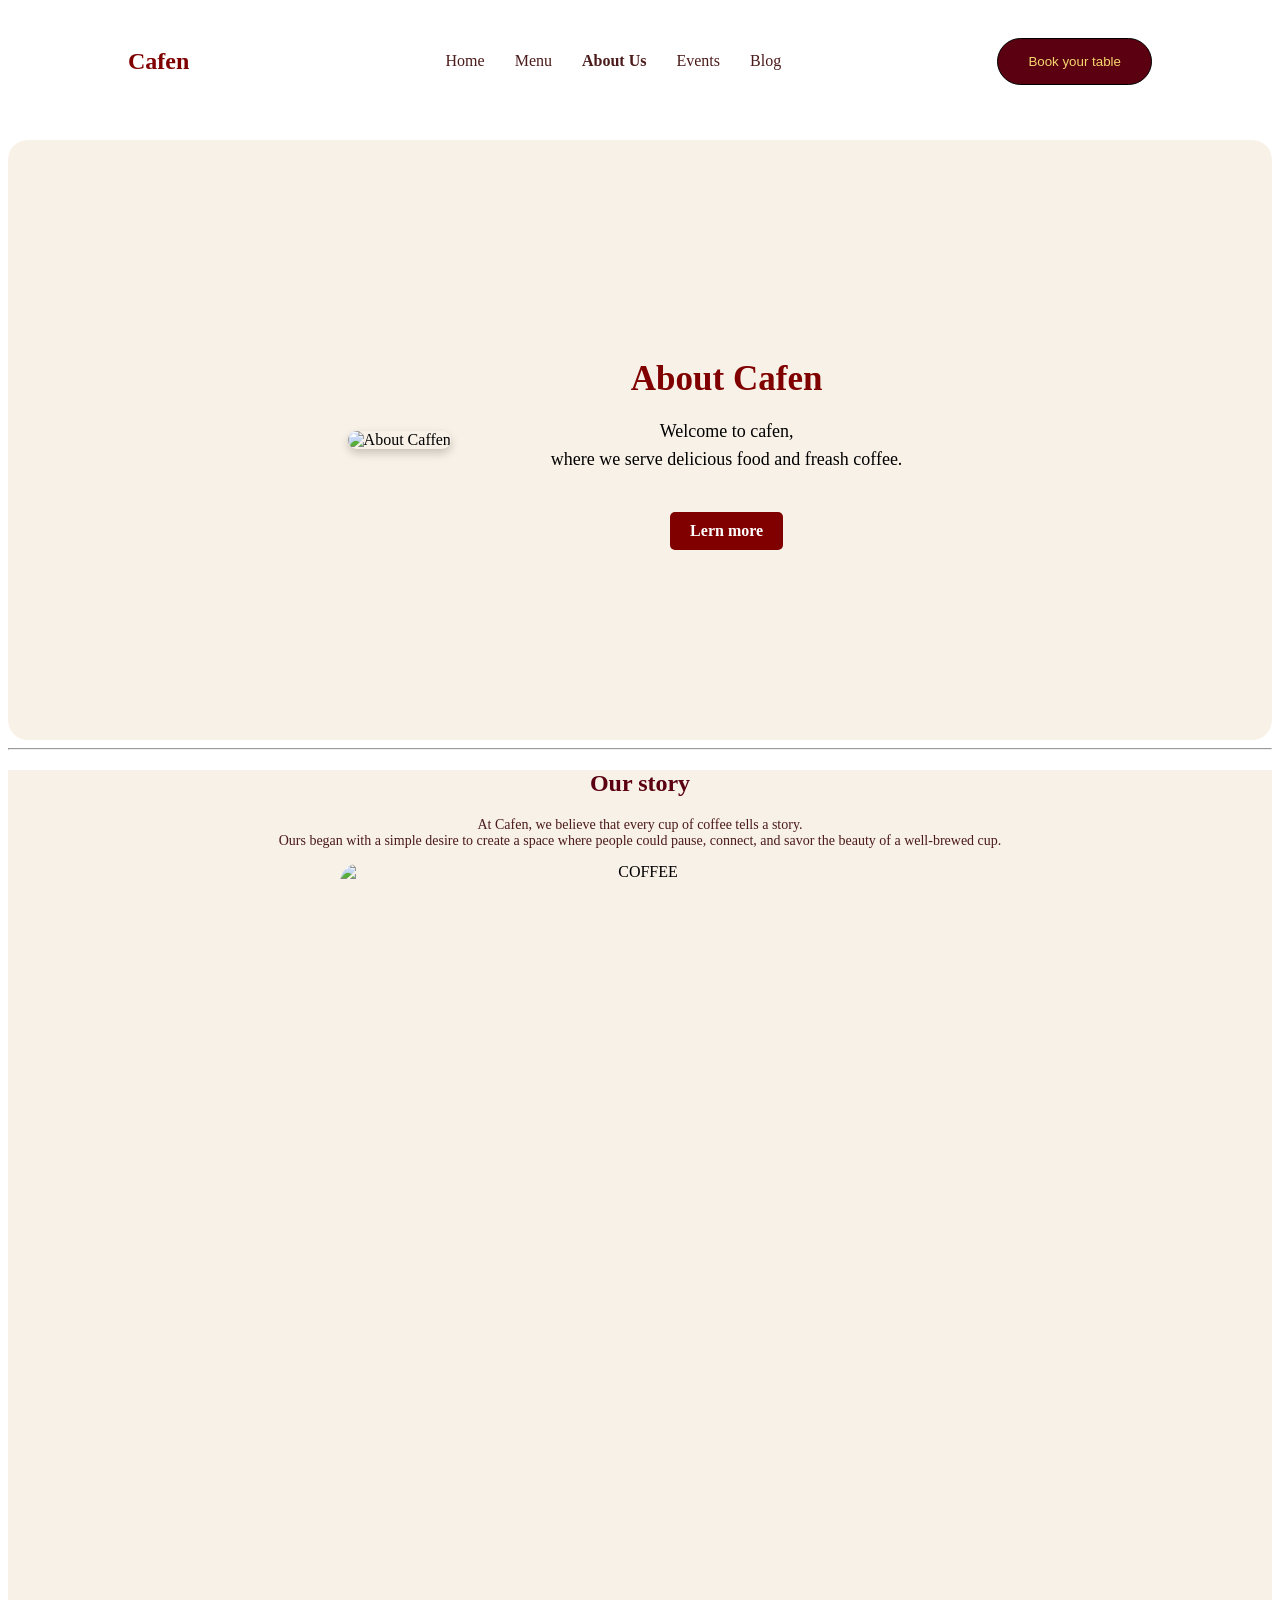
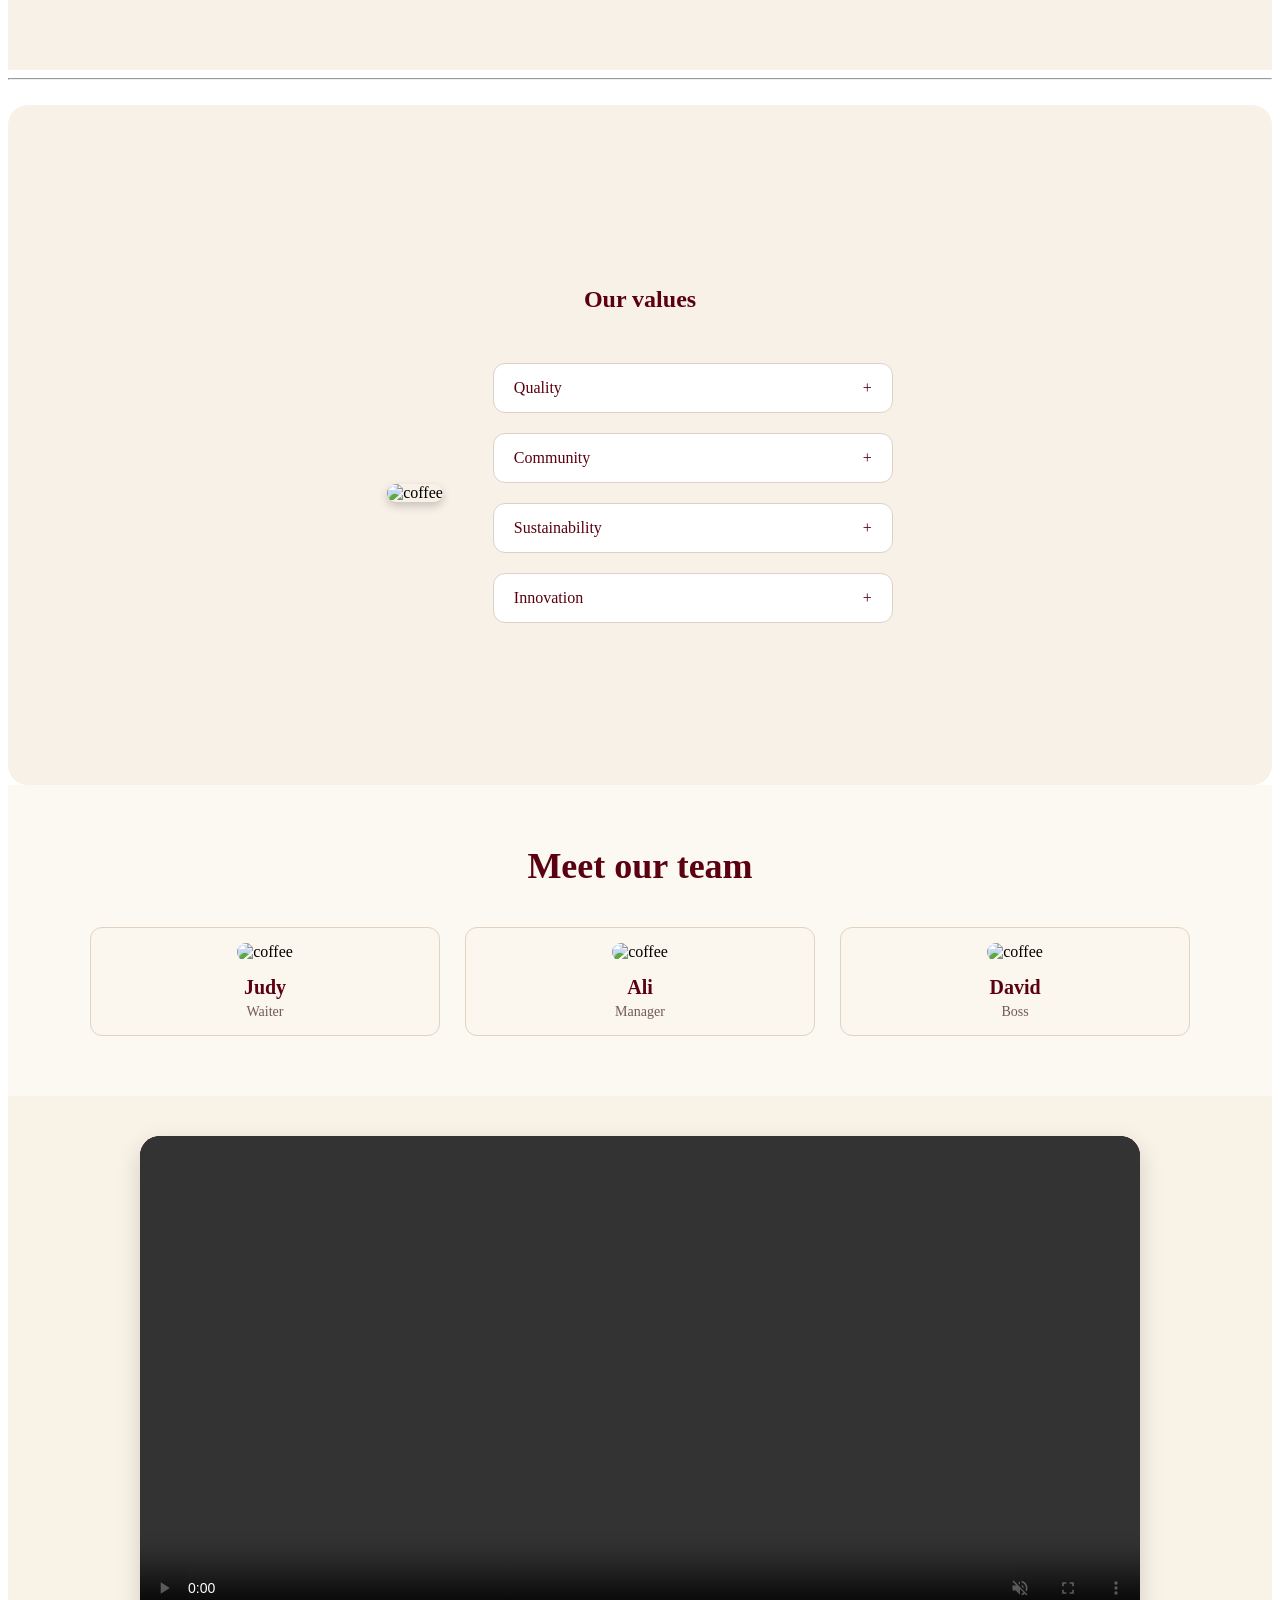
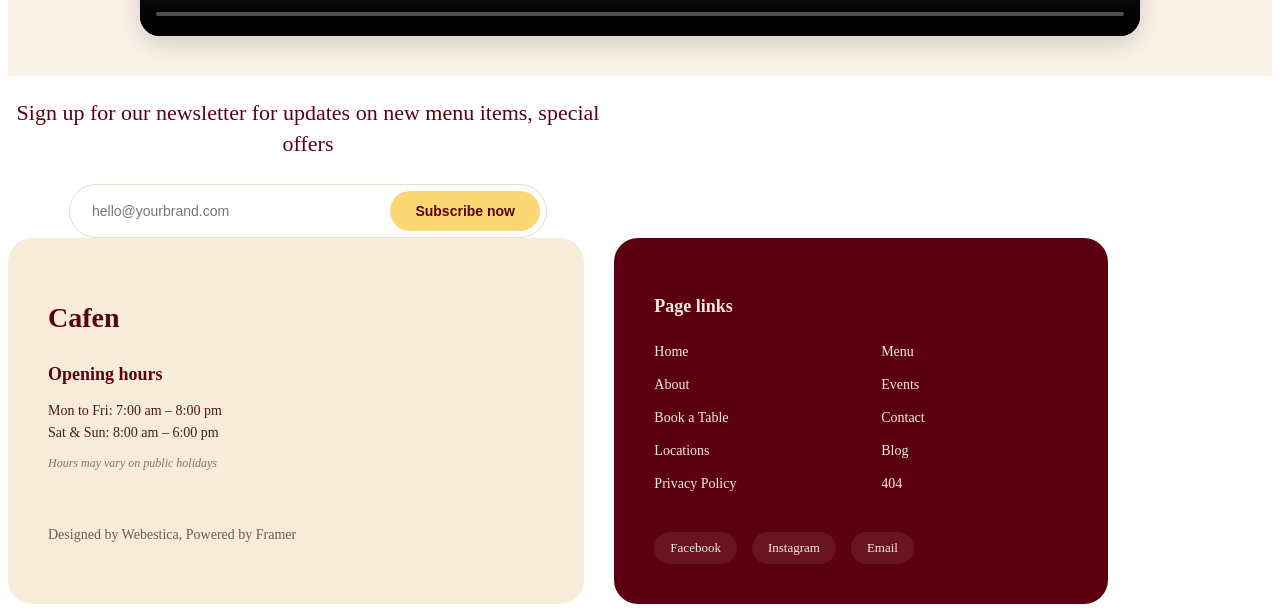
==== About.html @ e997caf5 "Resturamt Coffen" ====
<!DOCTYPE html>
<html lang="en">
<head>
	<meta charset="UTF-8">
	<meta name="viewport" content="width=device-width, initial-scale=1.0">
	<title>About us</title>
	<link rel="stylesheet" href="About.css">
</head>
<body>
	<section class="container">
        <h1>Cafen</h1>
        <nav>
            <ul>
                <li><a href="index.html" alt="Home">Home</a></li>
                <li><a href="Menu.html">Menu</a></li>
                <li><a href="About.html" alt="About Us"><b>About Us</b></a></li>
                <li><a href="Events.html">Events</a></li>
                <li><a href="Blog.html">Blog</a></li>
            </ul>
        </nav>
        <a href="Book table.html">
        <button>Book your table</button>
        </a>
    </section>
	<section class="About">
		<div class="About-image">
            <img src="/ResturantCoffen/image/download.jpg" alt="About Caffen">

              
		</div>
		<div class="About-content">
      <h2>About Cafen</h2>
      <p>Welcome to cafen,<br>
         where we serve delicious food and freash coffee.</p>    
         <a href="moreabutus.html">Lern more</a>
		</div>
	</section>
    <hr>
    <section class="mubarek">

        <div class="mubareko">
            <h1>Our story</h1>
            <p>At Cafen, we believe that every cup of coffee tells a story.<br> Ours began with a simple desire to create a space where people could pause, connect, and savor the beauty of a well-brewed cup.</p>
        </div>
        <div class="num">

        </div>
        <div class="mobie">
          <img src="/ResturantCoffen/image/COFFEE.jpg" alt="COFFEE" width="600px" height="400px">
        </div>
    </section>
    <hr>
   <section class="our-valus"> 
    <div class="our-heading">
        <h1>Our values</h1>
    </div>

    <div class="valus-content">
        <div class="our-image">
            <img src="/ResturantCoffen/image/download (9).jpg" alt="coffee">
        </div>
        
        <div class="our-buttons">
            <div class="our-buttons-v"><summary>Quality</summary><span>+</span></div>
            <div class="our-buttons-v"><summary>Community</summary><span>+</span></div>
            <div class="our-buttons-v"><summary>Sustainability</summary><span>+</span></div>
            <div class="our-buttons-v"><summary>Innovation</summary><span>+</span></div>
        </div>
    </div>
</section>
<section class="container-card">
    <h1>Meet our team</h1>

    <div class="cards-wrapper">
        
        <div class="card">
            <div class="card-image">
                <img src="/ResturantCoffen/image/your coffee sir.jpg" alt="coffee">
            </div>
            <h2>Judy</h2>
            <small>Waiter</small>
        </div>

        <div class="card">
            <div class="card-image">
                <img src="/ResturantCoffen/image/✨ Logo Design Showcase ✨ Proud to present one of my latest logo designs 🎨 This project was crafted.jpg" alt="coffee">
            </div>
            <h2>Ali</h2>
            <small>Manager</small>
        </div>

        <div class="card">
            <div class="card-image">
                <img src="/ResturantCoffen/image/Stylish Barista_ The Art of Minimalism.jpg" alt="coffee">
            </div>
            <h2>David</h2>
            <small>Boss</small>
        </div>

    </div>
</section>
<section class="media">
    <div class="media-image">
        <video  autoplay muted controls>
            <source src="/ResturantCoffen/image/mmmm.mp4" >
        </video>
    </div>
</section>
   <footer class="cafen-footer">
  <div class="newsletter">
    <p>Sign up for our newsletter for updates on new menu items, special offers</p>
    <form>
      <input type="email" placeholder="hello@yourbrand.com">
      <button type="https://mail.google.com">Subscribe now</button>
    </form>
  </div>

  <div class="footer-main">
    <div class="footer-info">
      <h2 class="logo">Cafen</h2>
      <h4>Opening hours</h4>
      <p>Mon to Fri: 7:00 am – 8:00 pm<br>
         Sat & Sun: 8:00 am – 6:00 pm<br>
         <em>Hours may vary on public holidays</em></p>
      <p class="credits">Designed by Webestica, Powered by Framer</p>
    </div>

    <!-- Right: Links -->
    <div class="footer-links">
      <h3>Page links</h3>
      <ul>
        <li><a href="index.html">Home</a></li>
        <li><a href="Menu.html">Menu</a></li>
        <li><a href="About.html">About</a></li>
        <li><a href="Events.html">Events</a></li>
        <li><a href="https://www.jumia.co.ke/mlp-book-shelves/">Book a Table</a></li>
        <li><a href="Contenr.html">Contact</a></li>
        <li><a href="location.html">Locations</a></li>
        <li><a href="Blog.html">Blog</a></li>
        <li><a href="Prcy.html">Privacy Policy</a></li>
        <li><a href="404.html">404</a></li>
      </ul>
      <div class="social">
        <a href="https://facebook.com">Facebook</a>
        <a href="https://instagram.com">Instagram</a>
        <a href="mailto:your-email@gmail.com">Email</a>
      </div>
    </div>
  </div>
</footer>
---- About.css ----
.container{
    display: flex;
    align-items: center;
    justify-content: space-between;
    padding: 20px 120px;
}
.container li{
    list-style: none;
}
.container h1{
    color: maroon;
}
.container nav{
    display:flex;
    align-items: flex-start;
    list-style: none;
}
.container a{
    text-decoration: none;
    color:#4b1a1a;
}
.container ul{
    display: flex;
    gap:30px;
}
.container button{
    background-color: #5b0010;
    color: #f5d76e;
    border: 1px solid rgba(0, 000, 00, 1);
    padding: 15px 30px;
    border-radius: 30px;
}
.container button:hover{
    opacity: 0.8;
    transform: scale(1.09);
}
.About {
    display: flex;
    align-items: center;
    justify-content: center;
    gap: 50px;
    margin-top: 25px;
    background-color: #f8f1e7;
    height: 600px;
    border-radius: 20px;
    background-size: 10px;
    flex-direction: row;
}

.About-image {
    /* flex: 1; */
}

.About-image img {
    width: 300px;
    max-width: 100%;
    border-radius: 10px;
    margin: 10px;
    box-shadow: 0 4px 10px rgba(0, 0, 0, 0.2);
    transition: 0.3s;
}

.About-image img:hover {
    transform: scale(1.05);
}

.About-content {
    /* display: flex; */
    text-align: center;
    padding: 40px;
    max-width: 800px;
}

.About-content h2 {
    font-size: 35px;
    color: maroon;
    margin-bottom: 15px;
}

.About-content p {
    font-size: 18px;
    line-height: 1.6;
}

.About-content a {
    display: inline-block;
    padding: 10px 20px;
    background-color: maroon;
    color: white;
    text-decoration: none;
    border-radius: 5px;
    font-weight: bold;
    margin-top: 20px;
    transition: 0.3s;
}

.About-content a:hover {
    opacity: 0.8;
    transform: scale(1.05);
}
.mubarek{
    /* display:flex; */
    /* text-align:center; */
    justify-content: center;
    background-color: #f8f1e7;
    gap:20px;
    height: 100vh;
}
.mubareko{
    /* display: flex; */
    text-align: center;
}
.mubareko h1{
    font-size:24px;
    color:#5b0010;
}
.mubareko p{
    font-size: 14px;
    color:#4b1a1a; 
}
.mobie img{
    display:flex;
    justify-content: center;
    text-align: center;
    gap: 25px;
    border-radius: 20px;
}
.mobie{
    display:flex;
    justify-content: center;
}
.our-valus {
    display: flex;
    flex-direction: column;   
    align-items: center;
    justify-content: center;
    gap: 30px;                
    margin-top: 25px;
    background-color: #f8f1e7;
    height: auto;             
    min-height: 600px;      
    border-radius: 20px;
    padding: 40px 20px;      
}


.our-heading {
    text-align: center;
    color: #5b0010;
}

.valus-content {
    display: flex;
    flex-direction: row;      
    align-items: center;
    justify-content: center;
    gap: 50px;                
    width: 100%;
    max-width: 1000px;        
}

.our-image img {
    width: 300px;
    height: 400px;
    max-width: 100%;
    border-radius: 10px;
    object-fit: cover;       
    box-shadow: 0 4px 10px rgba(0, 0, 0, 0.2);
    transition: 0.3s;
}

.our-buttons {
    flex: 1;
    display: flex;
    flex-direction: column;   
    gap: 20px;
    max-width: 400px;        
    width: 100%;
}

.our-buttons-v {
    display: flex;
    justify-content: space-between;
    align-items: center;
    background-color: #ffffff;
    border: 1px solid #dcd1c4;
    border-radius: 12px;
    padding: 15px 20px;
    color: #5b0010;
    font-weight: 500;
}
.container-card {
    display: flex;             
    flex-direction: column;    
    align-items: center;
    gap: 40px;
    background-color: #fcf8f2;
    padding: 60px 20px;
}

.container-card h1 {
    text-align: center;
    color: #5b0010;
    font-size: 36px;
    margin: 0;
}

.cards-wrapper {
    display: grid;
    grid-template-columns: repeat(3, 1fr); 
    gap: 25px;                            
    width: 100%;
    max-width: 1100px;
}

.card {
    background-color: #fbf6ee;
    border: 1px solid #e1d3c1;
    border-radius: 12px;
    padding: 15px;
    text-align: center;                   
    box-sizing: border-box;
}

.card-image img {
    width: 100%;                         
    height: 350px;                       
    object-fit: cover;                    
    border-radius: 10px;
}


.card h2 {
    font-size: 20px;
    color: #5b0010;
    margin: 15px 0 5px 0;
}

.card small {
    font-size: 14px;
    color: #725b53;
    display: block;                       
}
.media{
    width:100%;
    display: flex;
    justify-content: center;
    align-items: center;
    background-color: #f8f2e7;
    padding: 40px 0;
    
}
.media-image{
    width:90%;
    max-width: 1000px;
    border-radius:20px;
    overflow: hidden;
    box-shadow: 0 8px 24px rgba(0,0,0,0.15);
    background-color: #000;
}
.media-image video{
    width:100%;
    height:auto;
    display: block;
    object-fit: cover;
}
.newsletter {
    text-align: center;
    max-width: 600px;
    width: 100%;
}

.newsletter p {
    font-size: 22px;
    color: #5b0010;         
    font-weight: 500;
    line-height: 1.4;
    margin-bottom: 25px;
}

.newsletter form {
    display: flex;
    background-color: #ffffff;
    border: 1px solid #e6dcce;
    border-radius: 50px;      
    padding: 6px 6px 6px 20px;
    align-items: center;
    max-width: 450px;
    margin: 0 auto;
}

.newsletter input {
    border: none;
    outline: none;
    flex: 1;
    font-size: 14px;
    color: #725b53;
}

.newsletter button {
    background-color: #fcd875; 
    border: none;
    color: #5b0010;
    font-weight: bold;
    padding: 12px 25px;
    border-radius: 50px;
    cursor: pointer;
    font-size: 14px;
    transition: 0.3s;
}
.newsletter button:hover {
    background-color: #fbc642;
}
.footer-main {
    display: flex;
    flex-direction: row;       
    justify-content: center;
    gap: 30px;
    width: 100%;
    max-width: 1100px;
}

.footer-info {
    background-color: #f7ebd9; 
    border-radius: 24px;      
    padding: 40px;
    flex: 1.2;                
    color: #5b0010;
}

.footer-info .logo {
    font-size: 28px;
    margin-bottom: 30px;
    font-family: serif;
}

.footer-info h4 {
    font-size: 18px;
    margin-bottom: 15px;
}

.footer-info p {
    font-size: 14px;
    line-height: 1.6;
    color: #4b1a1a;
}

.footer-info em {
    font-size: 12px;
    color: #8c6f65;
    display: block;
    margin-top: 10px;
}

.credits {
    margin-top: 50px;
    font-size: 12px;
    color: #725b53 !important;
}

.footer-links {
    background-color: #5b0010;
    border-radius: 24px;
    padding: 40px;
    flex: 1;
    color: #ffffff;
    display: flex;
    flex-direction: column;
    justify-content: space-between;
}

.footer-links h3 {
    font-size: 18px;
    color: #f7ebd9;
    margin-bottom: 25px;
}

.footer-links ul {
    list-style: none;          
    padding: 0;
    margin: 0;
    display: grid;
    grid-template-columns: repeat(2, 1fr); 
    gap: 15px 40px;            
}

.footer-links ul li a {
    color: #f7ebd9;
    text-decoration: none;
    font-size: 14px;
    transition: 0.2s;
}

.footer-links ul li a:hover {
    color: #ffffff;
    text-decoration: underline;
}

.social {
    display: flex;
    gap: 15px;
    margin-top: 40px;
}

.social a {
    color: #f7ebd9;
    text-decoration: none;
    font-size: 13px;
    background-color: rgba(255, 255, 255, 0.08);
    padding: 8px 16px;
    border-radius: 20px;
    transition: 0.2s;
}

.social a:hover {
    background-color: rgba(255, 255, 255, 0.2);
    color: #ffffff;
}
@media (min-width: 769px) and (max-width: 1024px) {

    /* HEADER */
    .container {
        padding: 20px 35px;
    }

    .container ul {
        gap: 18px;
        padding: 0;
    }

    .container button {
        padding: 12px 22px;
    }


    .About {
        gap: 30px;
        height: auto;
        min-height: 500px;
        padding: 50px 30px;
        box-sizing: border-box;
    }

    .About-image img {
        width: 280px;
    }

    .About-content {
        padding: 20px;
    }

    .About-content h2 {
        font-size: 30px;
    }

    .About-content p {
        font-size: 16px;
    }

    .our-valus {
        padding: 50px 30px;
    }

    .valus-content {
        gap: 35px;
    }

    .our-image img {
        width: 280px;
        height: 380px;
    }

    .our-buttons {
        max-width: 350px;
    }


    .container-card {
        padding: 50px 30px;
    }

    .cards-wrapper {
        grid-template-columns: repeat(2, 1fr);
    }

    .card-image img {
        height: 300px;
    }


    .media {
        padding: 35px 0;
    }

    .media-image {
        width: 90%;
    }

    .footer-main {
        flex-direction: column;
        align-items: center;
    }

    .footer-info,
    .footer-links {
        width: 100%;
        max-width: 650px;
        box-sizing: border-box;
    }
}


@media (max-width: 768px) {

    body {
        margin: 0;
        padding: 0;
        overflow-x: hidden;
    }


    .container {
        flex-direction: column;
        padding: 20px 15px;
        gap: 18px;
        text-align: center;
    }

    .container h1 {
        font-size: 27px;
        margin: 0;
    }

    .container nav {
        width: 100%;
        justify-content: center;
    }

    .container ul {
        display: flex;
        flex-wrap: wrap;
        justify-content: center;
        gap: 10px 15px;
        padding: 0;
        margin: 0;
    }

    .container li {
        margin: 0;
    }

    .container a {
        font-size: 13px;
    }

    .container button {
        padding: 11px 22px;
        font-size: 13px;
    }

    .About {
        width: 94%;
        height: auto;
        min-height: 0;
        margin: 20px auto;
        padding: 35px 15px;
        flex-direction: column;
        gap: 20px;
        border-radius: 18px;
        box-sizing: border-box;
    }

    .About-image {
        width: 100%;
        text-align: center;
    }

    .About-image img {
        width: 100%;
        max-width: 300px;
        margin: 0;
    }

    .About-content {
        width: 100%;
        padding: 10px;
        box-sizing: border-box;
    }

    .About-content h2 {
        font-size: 28px;
    }

    .About-content p {
        font-size: 15px;
        line-height: 1.6;
    }

    .About-content a {
        padding: 10px 20px;
    }


    .mubarek {
        height: auto;
        min-height: 0;
        padding: 40px 15px;
        box-sizing: border-box;
    }

    .mubareko h1 {
        font-size: 22px;
    }

    .mubareko p {
        font-size: 14px;
        line-height: 1.6;
    }

    .mobie {
        width: 100%;
    }

    .mobie img {
        width: 100%;
        max-width: 400px;
        height: auto;
        border-radius: 18px;
    }


    .our-valus {
        width: 94%;
        min-height: 0;
        margin: 20px auto;
        padding: 40px 15px;
        box-sizing: border-box;
        border-radius: 18px;
    }

    .our-heading {
        font-size: 28px;
    }

    .valus-content {
        flex-direction: column;
        gap: 30px;
        width: 100%;
    }

    .our-image {
        width: 100%;
        text-align: center;
    }

    .our-image img {
        width: 100%;
        max-width: 300px;
        height: 350px;
    }

    .our-buttons {
        width: 100%;
        max-width: 100%;
        gap: 15px;
    }

    .our-buttons-v {
        padding: 14px 15px;
        font-size: 14px;
        box-sizing: border-box;
    }


    .container-card {
        padding: 45px 15px;
        gap: 30px;
    }

    .container-card h1 {
        font-size: 28px;
    }

    .cards-wrapper {
        width: 100%;
        grid-template-columns: 1fr;
        gap: 20px;
    }

    .card {
        width: 100%;
    }

    .card-image img {
        width: 100%;
        height: 320px;
    }

    .card h2 {
        font-size: 19px;
    }


    .media {
        width: 100%;
        padding: 30px 10px;
        box-sizing: border-box;
    }

    .media-image {
        width: 100%;
        border-radius: 15px;
    }

    .media-image video {
        width: 100%;
        height: auto;
    }

    .newsletter {
        width: 100%;
        padding: 0 10px;
        box-sizing: border-box;
    }

    .newsletter p {
        font-size: 18px;
    }

    .newsletter form {
        width: 100%;
        max-width: 100%;
        box-sizing: border-box;
    }

    .newsletter input {
        min-width: 0;
        font-size: 13px;
    }

    .newsletter button {
        padding: 11px 17px;
        font-size: 13px;
    }

    .footer-main {
        flex-direction: column;
        align-items: center;
        width: 100%;
        gap: 20px;
    }

    .footer-info,
    .footer-links {
        width: 100%;
        max-width: 100%;
        padding: 25px;
        box-sizing: border-box;
        border-radius: 18px;
    }

    .footer-info .logo {
        font-size: 24px;
    }

    .footer-info h4 {
        font-size: 16px;
    }

    .footer-info p {
        font-size: 13px;
    }

    .footer-links h3 {
        font-size: 17px;
    }

    .footer-links ul {
        grid-template-columns: 1fr;
        gap: 12px;
    }

    .social {
        justify-content: center;
        flex-wrap: wrap;
        gap: 10px;
        margin-top: 25px;
    }

    .credits {
        text-align: center;
        margin-top: 30px;
    }
}


@media (max-width: 380px) {

    .container h1 {
        font-size: 24px;
    }

    .container ul {
        gap: 8px 12px;
    }

    .container a {
        font-size: 12px;
    }

    .About-content h2 {
        font-size: 25px;
    }

    .About-content p {
        font-size: 14px;
    }

    .our-heading {
        font-size: 25px;
    }

    .our-image img {
        height: 300px;
    }

    .container-card h1 {
        font-size: 25px;
    }

    .card-image img {
        height: 280px;
    }

    .newsletter form {
        flex-direction: column;
        border-radius: 15px;
        padding: 10px;
        gap: 8px;
    }

    .newsletter input {
        width: 100%;
        text-align: center;
        padding: 10px;
        box-sizing: border-box;
    }

    .newsletter button {
        width: 100%;
    }
}
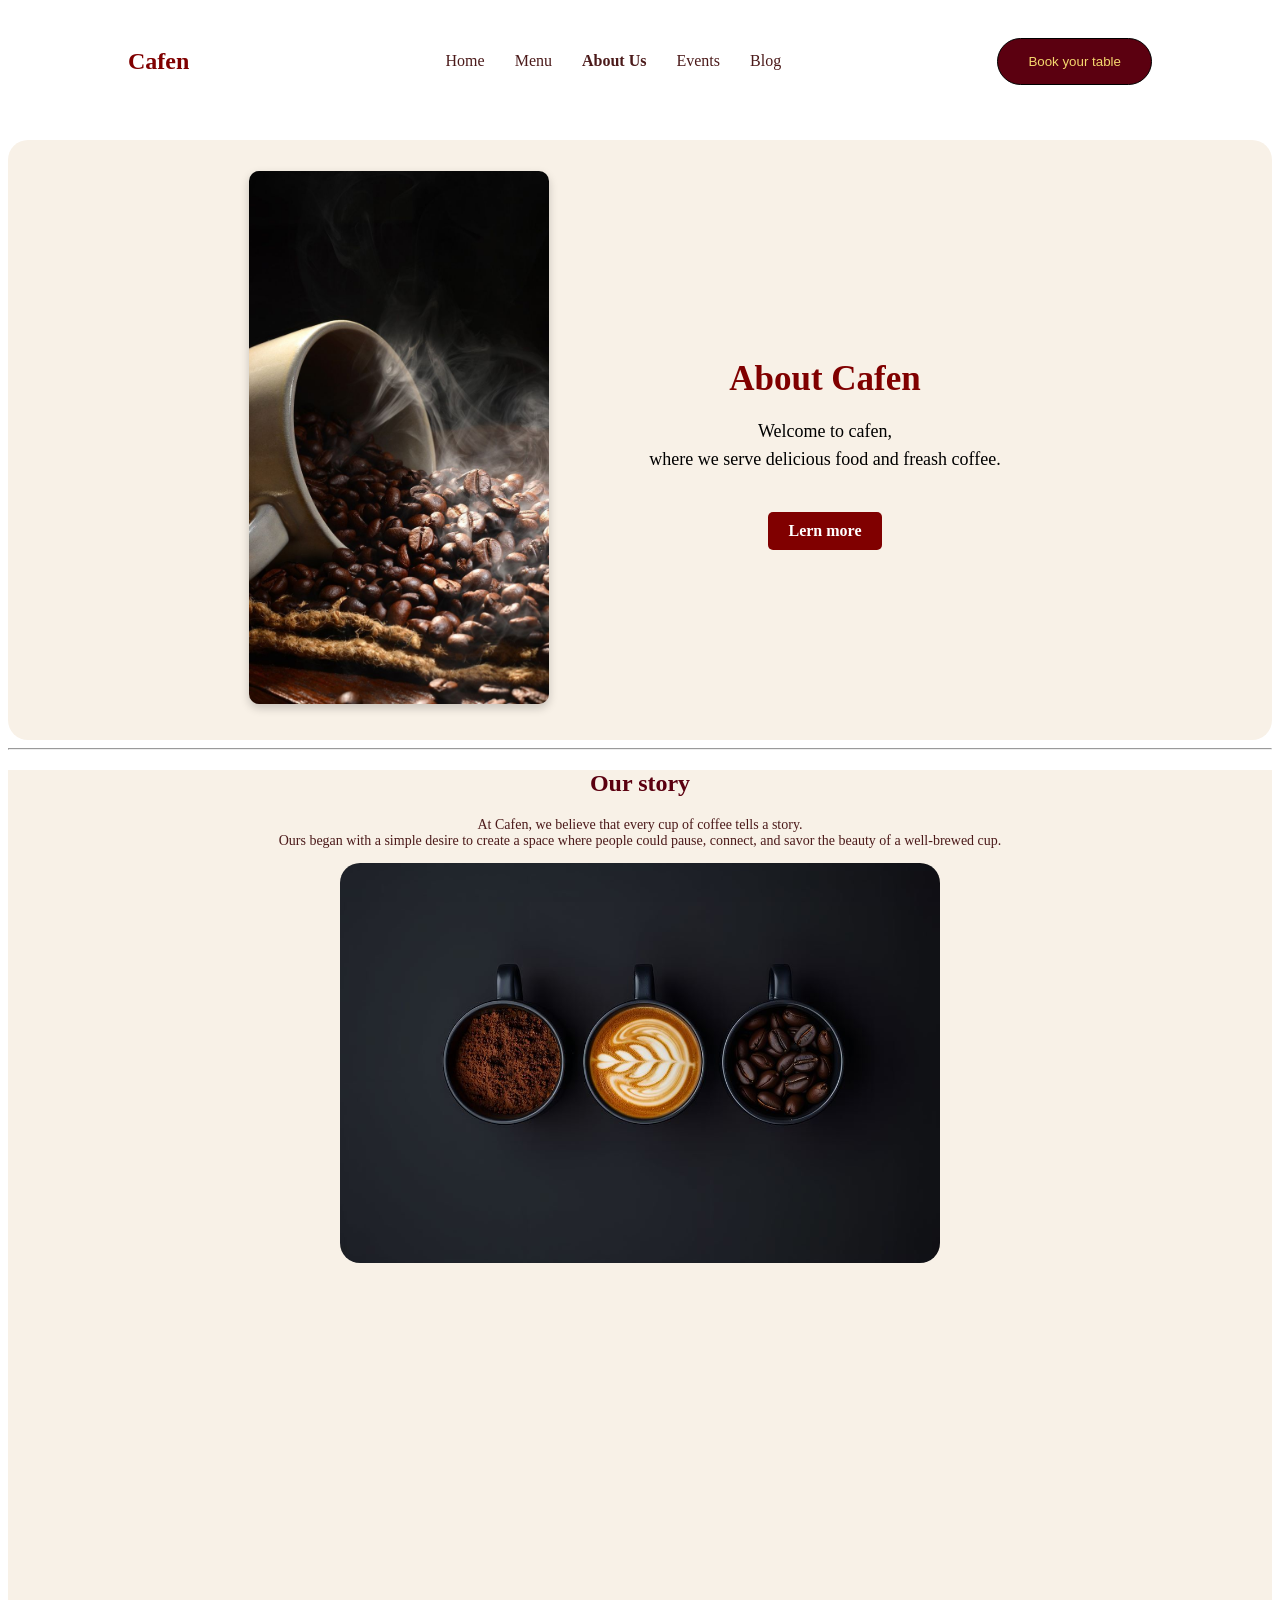
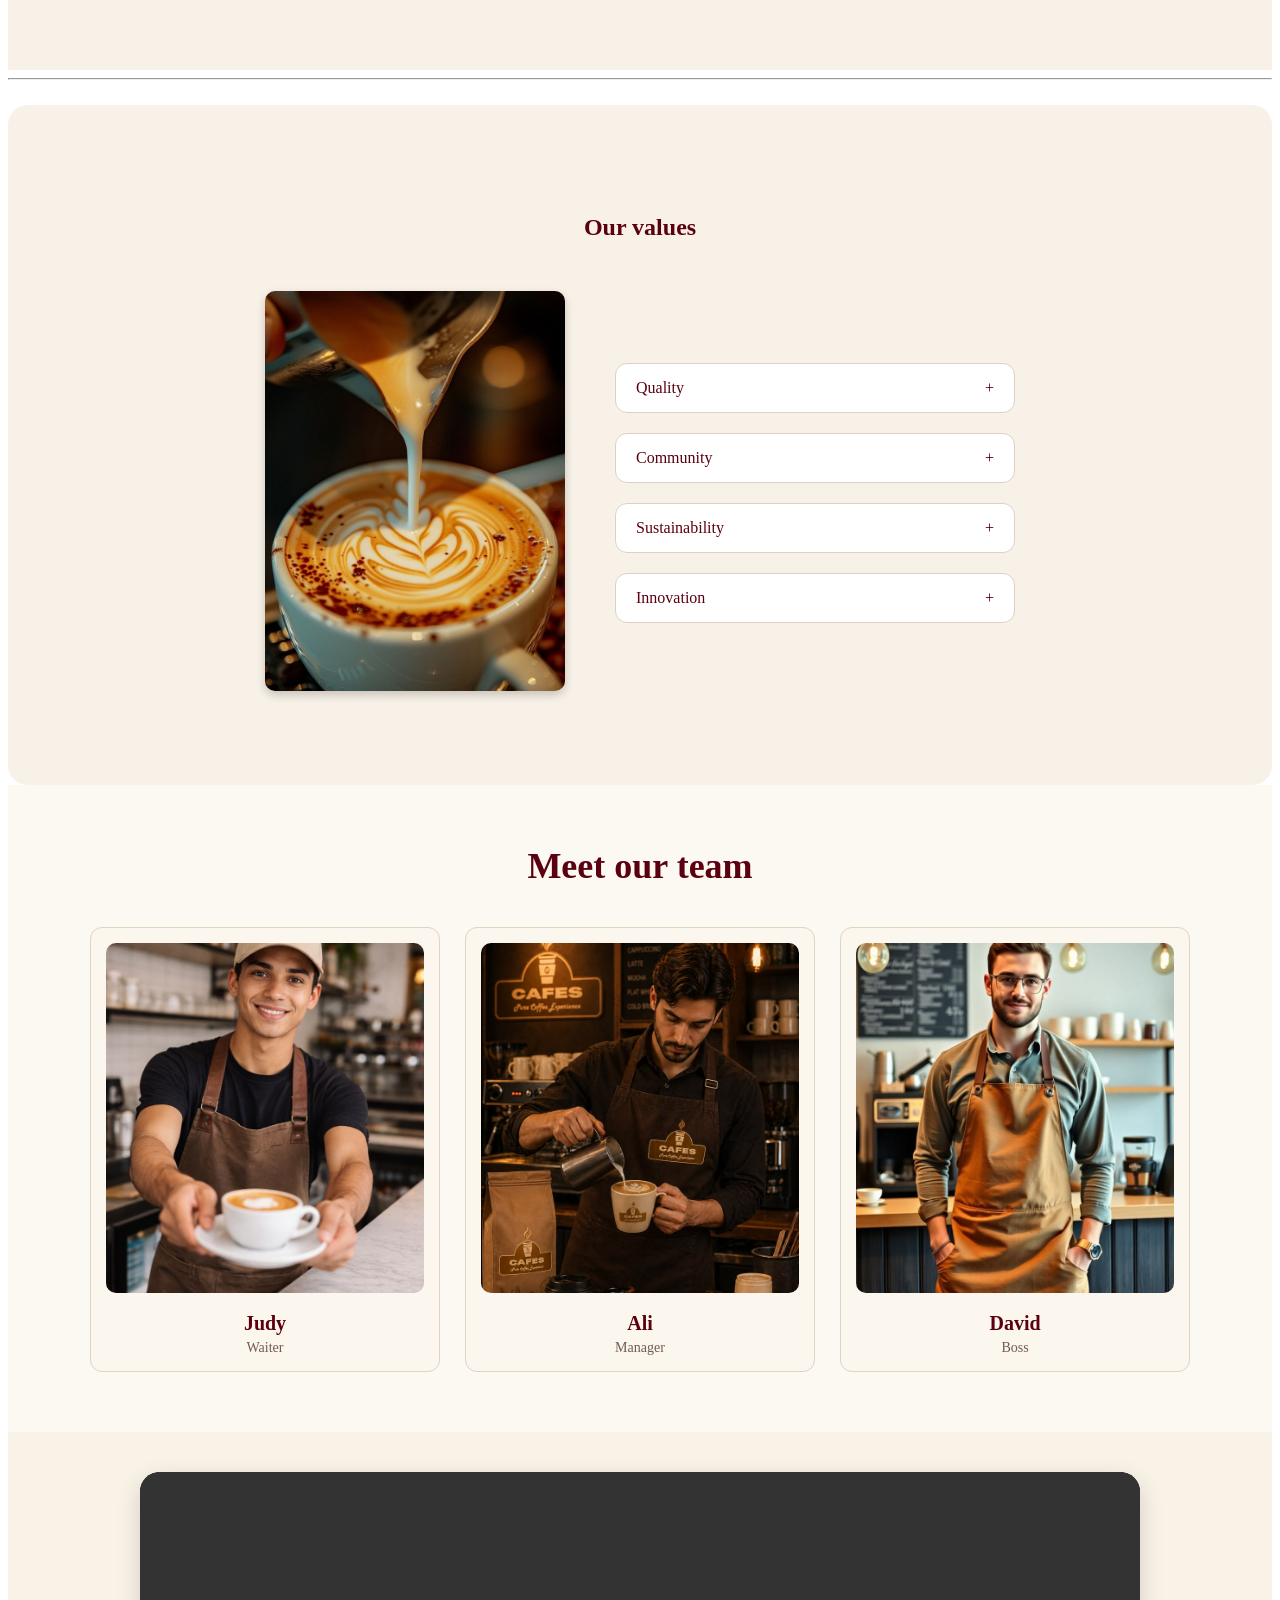
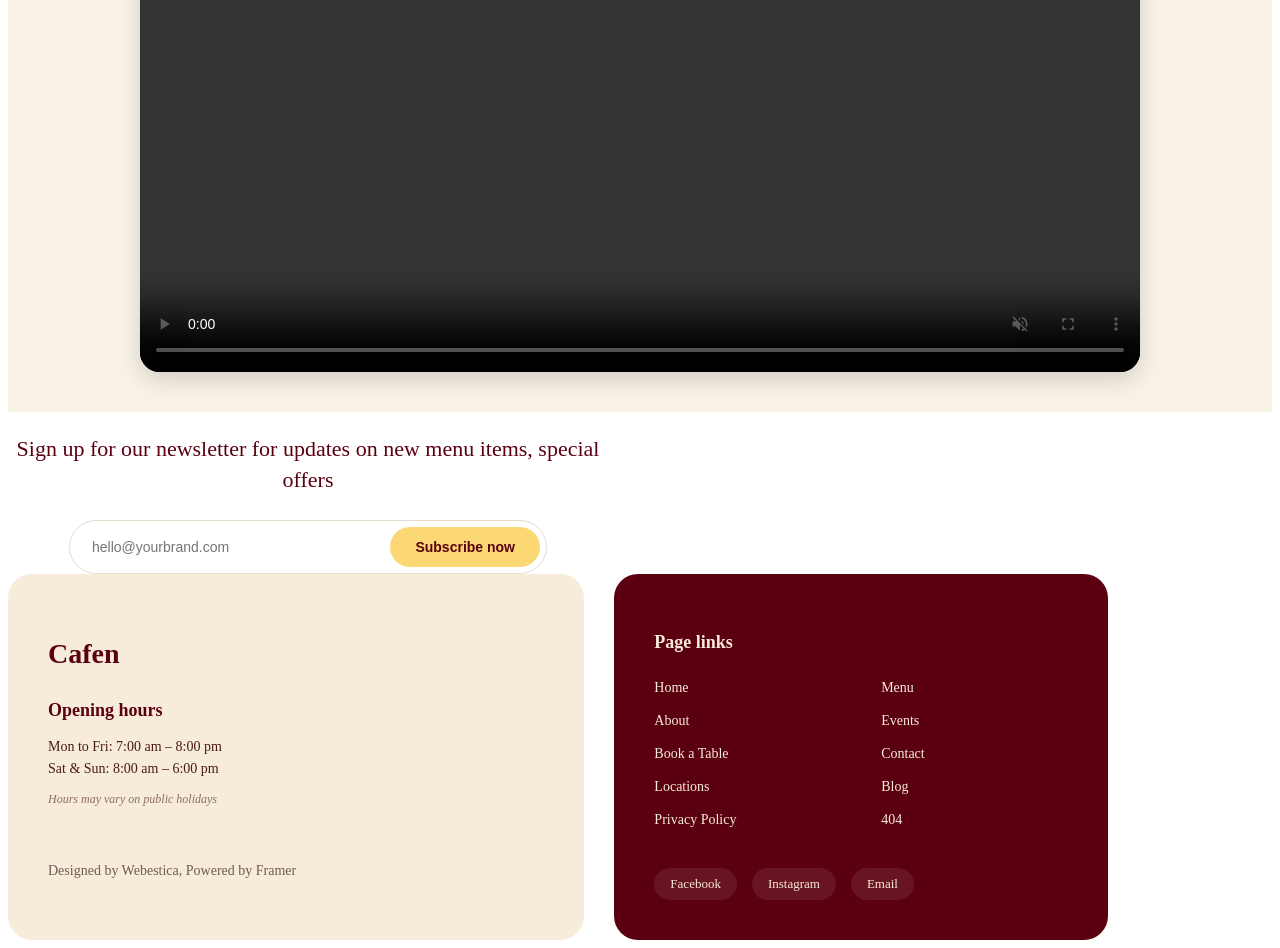
==== commit 87844eaf: "Resturant Coffeen" ====
--- a/About.html
+++ b/About.html
@@ -24,7 +24,7 @@
     </section>
 	<section class="About">
 		<div class="About-image">
-            <img src="/ResturantCoffen/image/download.jpg" alt="About Caffen">
+            <img src="/image/download.jpg" alt="About Caffen">
 
               
 		</div>
@@ -46,7 +46,7 @@
 
         </div>
         <div class="mobie">
-          <img src="/ResturantCoffen/image/COFFEE.jpg" alt="COFFEE" width="600px" height="400px">
+          <img src="/image/COFFEE.jpg" alt="COFFEE" width="600px" height="400px">
         </div>
     </section>
     <hr>
@@ -55,9 +55,10 @@
         <h1>Our values</h1>
     </div>
 
+
     <div class="valus-content">
         <div class="our-image">
-            <img src="/ResturantCoffen/image/download (9).jpg" alt="coffee">
+            <img src="/image/download (9).jpg" alt="coffee">
         </div>
         
         <div class="our-buttons">
@@ -75,7 +76,7 @@
         
         <div class="card">
             <div class="card-image">
-                <img src="/ResturantCoffen/image/your coffee sir.jpg" alt="coffee">
+                <img src="/image/your coffee sir.jpg" alt="coffee">
             </div>
             <h2>Judy</h2>
             <small>Waiter</small>
@@ -83,7 +84,7 @@
 
         <div class="card">
             <div class="card-image">
-                <img src="/ResturantCoffen/image/✨ Logo Design Showcase ✨ Proud to present one of my latest logo designs 🎨 This project was crafted.jpg" alt="coffee">
+                <img src="/image/✨ Logo Design Showcase ✨ Proud to present one of my latest logo designs 🎨 This project was crafted.jpg" alt="coffee">
             </div>
             <h2>Ali</h2>
             <small>Manager</small>
@@ -91,7 +92,7 @@
 
         <div class="card">
             <div class="card-image">
-                <img src="/ResturantCoffen/image/Stylish Barista_ The Art of Minimalism.jpg" alt="coffee">
+                <img src="/image/Stylish Barista_ The Art of Minimalism.jpg" alt="coffee">
             </div>
             <h2>David</h2>
             <small>Boss</small>
@@ -102,7 +103,7 @@
 <section class="media">
     <div class="media-image">
         <video  autoplay muted controls>
-            <source src="/ResturantCoffen/image/mmmm.mp4" >
+            <source src="/image/mmmm.mp4" >
         </video>
     </div>
 </section>
